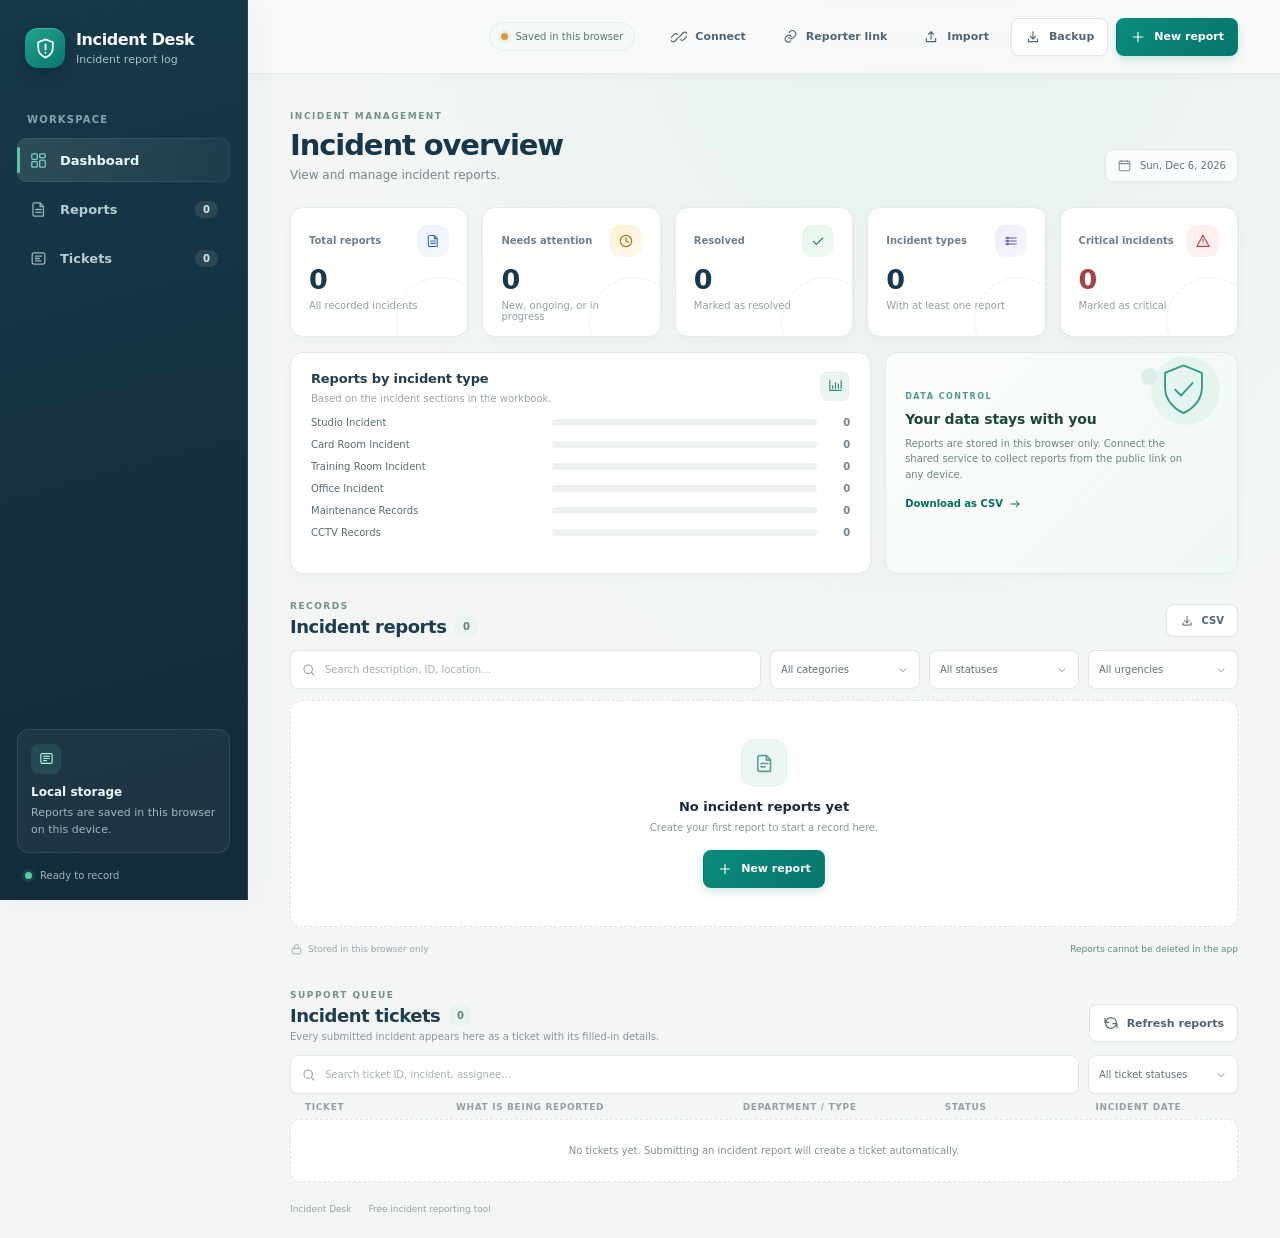
==== index.html @ 92340a3c "Add Incident Desk website Dashboard, reporter form, setup guide, and Apps Script backend source." ====
<!doctype html>
<html lang="en">
  <head>
    <meta charset="utf-8" />
    <meta name="viewport" content="width=device-width, initial-scale=1" />
    <meta name="theme-color" content="#f5f7f6" />
    <meta name="description" content="A free incident report log with an optional shared dashboard." />
    <title>Incident Desk | Incident report</title>
    <link rel="stylesheet" href="styles.css" />
    <script src="config.js"></script>
    <script src="sync.js" defer></script>
    <script src="app.js" defer></script>
  </head>
  <body>
    <div class="app-shell">
      <aside class="sidebar" aria-label="Main menu">
        <a class="brand" href="#dashboard" aria-label="Incident Desk home">
          <span class="brand-mark" aria-hidden="true">
            <svg viewBox="0 0 24 24" fill="none"><path d="M12 3.25 19 6v5.35c0 4.35-2.86 7.7-7 9.4-4.14-1.7-7-5.05-7-9.4V6l7-2.75Z" stroke="currentColor" stroke-width="1.7" stroke-linejoin="round"/><path d="M12 8v5m0 3h.01" stroke="currentColor" stroke-width="1.8" stroke-linecap="round"/></svg>
          </span>
          <span><strong>Incident Desk</strong><small>Incident report log</small></span>
        </a>

        <div class="side-label">WORKSPACE</div>
        <nav class="side-nav">
          <a class="nav-item active" href="#dashboard">
            <svg viewBox="0 0 24 24" aria-hidden="true"><rect x="3.5" y="3.5" width="7" height="7" rx="1.3"/><rect x="13.5" y="3.5" width="7" height="5" rx="1.3"/><rect x="13.5" y="11.5" width="7" height="9" rx="1.3"/><rect x="3.5" y="13.5" width="7" height="7" rx="1.3"/></svg>
            Dashboard
          </a>
          <a class="nav-item" href="#reports">
            <svg viewBox="0 0 24 24" aria-hidden="true"><path d="M7 3.75h7l4.25 4.3v12.2H7a2 2 0 0 1-2-2v-12.5a2 2 0 0 1 2-2Z"/><path d="M14 4v4.5h4.25M8.5 12h7M8.5 15.5h7"/></svg>
            Reports
            <span class="nav-count" id="navCount">0</span>
          </a>
          <a class="nav-item" href="#tickets">
            <svg viewBox="0 0 24 24" aria-hidden="true"><path d="M4 7.5A2.5 2.5 0 0 1 6.5 5h11A2.5 2.5 0 0 1 20 7.5v9a2.5 2.5 0 0 1-2.5 2.5h-11A2.5 2.5 0 0 1 4 16.5v-9Z"/><path d="M8 9h8m-8 3h5m-5 3h7"/></svg>
            Tickets
            <span class="nav-count" id="ticketNavCount">0</span>
          </a>
        </nav>

        <div class="sidebar-bottom">
          <div class="local-card" id="storageCard">
            <span class="local-icon" aria-hidden="true"><svg viewBox="0 0 24 24"><rect x="4" y="5" width="16" height="14" rx="2"/><path d="M8 9h8M8 12h8M8 15h4"/></svg></span>
            <strong>Local storage</strong>
            <p>Reports are saved in this browser on this device.</p>
          </div>
          <div class="sidebar-foot"><span class="online-dot"></span> Ready to record</div>
        </div>
      </aside>

      <main class="main-area" id="dashboard">
        <header class="topbar">
          <div class="mobile-brand">
            <span class="brand-mark" aria-hidden="true"><svg viewBox="0 0 24 24" fill="none"><path d="M12 3.25 19 6v5.35c0 4.35-2.86 7.7-7 9.4-4.14-1.7-7-5.05-7-9.4V6l7-2.75Z" stroke="currentColor" stroke-width="1.7" stroke-linejoin="round"/><path d="M12 8v5m0 3h.01" stroke="currentColor" stroke-width="1.8" stroke-linecap="round"/></svg></span>
            <strong>Incident Desk</strong>
          </div>
          <div class="topbar-note" id="connectionStatus"><span class="online-dot"></span> Saved in this browser</div>
          <div class="top-actions">
            <button class="button button-quiet" id="connectSyncButton" type="button" title="Connect this dashboard to shared reports">
              <svg viewBox="0 0 24 24" aria-hidden="true"><path d="M8.5 15.5 6 18a4 4 0 0 1-5.66-5.66l4-4A4 4 0 0 1 10 8"/><path d="m15.5 8.5 2.5-2.5a4 4 0 0 1 5.66 5.66l-4 4A4 4 0 0 1 14 16"/><path d="m8 16 8-8"/></svg><span>Connect</span>
            </button>
            <button class="button button-quiet" id="copyReportLink" type="button" title="Copy the incident reporting link">
              <svg viewBox="0 0 24 24" aria-hidden="true"><path d="M10 13a5 5 0 0 0 7.07 0l2-2A5 5 0 0 0 12 3.93l-1.15 1.15"/><path d="M14 11a5 5 0 0 0-7.07 0l-2 2A5 5 0 0 0 12 19.07l1.15-1.15"/></svg><span>Reporter link</span>
            </button>
            <button class="button button-quiet" id="importButton" type="button" title="Import a JSON backup">
              <svg viewBox="0 0 24 24" aria-hidden="true"><path d="M12 15V4m0 0L8 8m4-4 4 4M5 14v5h14v-5"/></svg><span>Import</span>
            </button>
            <button class="button button-outline" id="exportButton" type="button" title="Download a JSON backup">
              <svg viewBox="0 0 24 24" aria-hidden="true"><path d="M12 4v11m0 0 4-4m-4 4-4-4M5 15v4h14v-4"/></svg><span>Backup</span>
            </button>
            <button class="button button-primary" data-open-form type="button">
              <svg viewBox="0 0 24 24" aria-hidden="true"><path d="M12 5v14M5 12h14"/></svg><span>New report</span>
            </button>
          </div>
        </header>

        <div class="page-content">
          <section class="welcome-row" aria-labelledby="pageTitle">
            <div>
              <div class="eyebrow">INCIDENT MANAGEMENT</div>
              <h1 id="pageTitle">Incident overview</h1>
              <p class="page-subtitle">View and manage incident reports.</p>
            </div>
            <div class="today-chip"><svg viewBox="0 0 24 24" aria-hidden="true"><rect x="3.5" y="5" width="17" height="15.5" rx="2"/><path d="M7.5 3.5v3M16.5 3.5v3M3.5 9h17"/></svg><span id="todayLabel"></span></div>
          </section>

          <section class="stats-grid" aria-label="Report summary">
            <article class="stat-card">
              <div class="stat-top"><span>Total reports</span><span class="stat-icon stat-icon-blue"><svg viewBox="0 0 24 24" aria-hidden="true"><path d="M7 3.75h7l4.25 4.3v12.2H7a2 2 0 0 1-2-2v-12.5a2 2 0 0 1 2-2Z"/><path d="M14 4v4.5h4.25M8.5 12h7M8.5 15.5h7"/></svg></span></div>
              <div class="stat-value" id="totalCount">0</div><div class="stat-foot">All recorded incidents</div>
            </article>
            <article class="stat-card">
              <div class="stat-top"><span>Needs attention</span><span class="stat-icon stat-icon-amber"><svg viewBox="0 0 24 24" aria-hidden="true"><circle cx="12" cy="12" r="8.5"/><path d="M12 7v5l3.5 2"/></svg></span></div>
              <div class="stat-value" id="openCount">0</div><div class="stat-foot">New, ongoing, or in progress</div>
            </article>
            <article class="stat-card">
              <div class="stat-top"><span>Resolved</span><span class="stat-icon stat-icon-green"><svg viewBox="0 0 24 24" aria-hidden="true"><path d="m5 12.5 4.5 4.5L19 7.5"/></svg></span></div>
              <div class="stat-value" id="resolvedCount">0</div><div class="stat-foot">Marked as resolved</div>
            </article>
            <article class="stat-card">
              <div class="stat-top"><span>Incident types</span><span class="stat-icon stat-icon-violet"><svg viewBox="0 0 24 24" aria-hidden="true"><path d="M4 7.5h16M4 12h16M4 16.5h16"/><circle cx="7" cy="7.5" r="1"/><circle cx="7" cy="12" r="1"/><circle cx="7" cy="16.5" r="1"/></svg></span></div>
              <div class="stat-value" id="categoryCount">0</div><div class="stat-foot">With at least one report</div>
            </article>
            <article class="stat-card critical-stat">
              <div class="stat-top"><span>Critical incidents</span><span class="stat-icon stat-icon-red"><svg viewBox="0 0 24 24" aria-hidden="true"><path d="M12 3.5 21 20H3l9-16.5Z"/><path d="M12 9v4m0 3h.01"/></svg></span></div>
              <div class="stat-value" id="criticalCount">0</div><div class="stat-foot">Marked as critical</div>
            </article>
          </section>

          <section class="insight-grid" aria-label="Categories and storage">
            <article class="panel category-panel">
              <div class="panel-heading"><div><h2>Reports by incident type</h2><p>Based on the incident sections in the workbook.</p></div><span class="heading-icon"><svg viewBox="0 0 24 24" aria-hidden="true"><path d="M4 19V5m0 14h16M8 16v-4m4 4V8m4 8v-6m4 6V5"/></svg></span></div>
              <div class="category-bars" id="categoryBars"></div>
            </article>
            <article class="panel storage-panel">
              <div class="storage-art" aria-hidden="true"><span class="art-circle art-circle-one"></span><span class="art-circle art-circle-two"></span><svg viewBox="0 0 80 80"><path d="M40 10 62 19v17c0 14-9 25-22 31-13-6-22-17-22-31V19l22-9Z"/><path d="m30 39 7 7 14-15"/></svg></div>
              <div class="eyebrow">DATA CONTROL</div><h2>Your data stays with you</h2>
              <p id="storageDescription">Reports are stored in this browser only. Download a backup to restore or move them.</p>
              <button class="text-button" id="csvButton" type="button">Download as CSV <svg viewBox="0 0 24 24" aria-hidden="true"><path d="M5 12h14m-5-5 5 5-5 5"/></svg></button>
            </article>
          </section>

          <section class="reports-section" id="reports" aria-labelledby="reportsHeading">
            <div class="reports-heading">
              <div><div class="eyebrow">RECORDS</div><h2 id="reportsHeading">Incident reports <span class="heading-count" id="visibleCount">0</span></h2></div>
              <button class="button button-outline csv-small" id="csvButtonSmall" type="button"><svg viewBox="0 0 24 24" aria-hidden="true"><path d="M12 4v11m0 0 4-4m-4 4-4-4M5 15v4h14v-4"/></svg> CSV</button>
            </div>

            <div class="filter-bar">
              <label class="search-field"><svg viewBox="0 0 24 24" aria-hidden="true"><circle cx="10.8" cy="10.8" r="6.3"/><path d="m15.5 15.5 4 4"/></svg><span class="sr-only">Search reports</span><input id="searchInput" type="search" placeholder="Search description, ID, location…" autocomplete="off" /></label>
              <label class="select-field"><span class="sr-only">Filter by category</span><select id="categoryFilter"><option value="">All categories</option></select><svg viewBox="0 0 24 24" aria-hidden="true"><path d="m7 10 5 5 5-5"/></svg></label>
              <label class="select-field"><span class="sr-only">Filter by status</span><select id="statusFilter"><option value="">All statuses</option><option value="New">New</option><option value="Ongoing">Ongoing</option><option value="In Progress">In Progress</option><option value="Resolved">Resolved</option><option value="Closed">Closed</option></select><svg viewBox="0 0 24 24" aria-hidden="true"><path d="m7 10 5 5 5-5"/></svg></label>
              <label class="select-field"><span class="sr-only">Filter by urgency</span><select id="severityFilter"><option value="">All urgencies</option><option value="Low">Low</option><option value="Medium">Medium</option><option value="High">High</option><option value="Critical">Critical</option></select><svg viewBox="0 0 24 24" aria-hidden="true"><path d="m7 10 5 5 5-5"/></svg></label>
            </div>

            <div class="report-list" id="reportList" aria-live="polite"></div>
            <div class="data-footer"><span id="storageFooter"><svg viewBox="0 0 24 24" aria-hidden="true"><rect x="4" y="10" width="16" height="10" rx="2"/><path d="M8 10V7a4 4 0 0 1 8 0v3"/></svg> Stored in this browser only</span><span class="retention-note">Reports cannot be deleted in the app</span></div>
          </section>

          <section class="tickets-section" id="tickets" aria-labelledby="ticketsHeading">
            <div class="reports-heading ticket-section-heading">
              <div><div class="eyebrow">SUPPORT QUEUE</div><h2 id="ticketsHeading">Incident tickets <span class="heading-count" id="ticketCount">0</span></h2><p>Every submitted incident appears here as a ticket with its filled-in details.</p></div>
              <button class="button button-outline" id="refreshRemoteButton" type="button" title="Load the latest reports from shared storage"><svg viewBox="0 0 24 24" aria-hidden="true"><path d="M20 11a8 8 0 0 0-14.9-3L3 11m0-6v6h6M4 13a8 8 0 0 0 14.9 3L21 13m0 6v-6h-6"/></svg><span>Refresh reports</span></button>
            </div>
            <div class="filter-bar ticket-filter-bar">
              <label class="search-field"><svg viewBox="0 0 24 24" aria-hidden="true"><circle cx="10.8" cy="10.8" r="6.3"/><path d="m15.5 15.5 4 4"/></svg><span class="sr-only">Search tickets</span><input id="ticketSearch" type="search" placeholder="Search ticket ID, incident, assignee…" autocomplete="off" /></label>
              <label class="select-field"><span class="sr-only">Filter tickets by status</span><select id="ticketStatusFilter"><option value="">All ticket statuses</option><option value="New">New</option><option value="Ongoing">Ongoing</option><option value="In Progress">In Progress</option><option value="Resolved">Resolved</option><option value="Closed">Closed</option></select><svg viewBox="0 0 24 24" aria-hidden="true"><path d="m7 10 5 5 5-5"/></svg></label>
            </div>
            <div class="ticket-table-header" aria-hidden="true"><span>Ticket</span><span>What is being reported</span><span>Department / type</span><span>Status</span><span>Incident date</span></div>
            <div class="ticket-list" id="ticketList" aria-live="polite"></div>
          </section>
          <footer class="page-footer">Incident Desk <span>·</span> Free incident reporting tool</footer>
        </div>
      </main>
    </div>

    <dialog class="report-dialog" id="reportDialog" aria-labelledby="formTitle">
      <form id="reportForm" novalidate>
        <div class="dialog-head"><div><div class="eyebrow">INCIDENT RECORD</div><h2 id="formTitle">New report</h2><p>Enter the incident details.</p></div><button class="icon-button" id="closeDialog" type="button" aria-label="Close form"><svg viewBox="0 0 24 24" aria-hidden="true"><path d="m6 6 12 12M18 6 6 18"/></svg></button></div>
        <input id="editingId" type="hidden" />
        <div class="form-grid">
          <label class="form-field" for="category"><span>Incident type <i>*</i></span><select id="category" name="category" required></select><small>From the Book1 incident template.</small></label>
          <label class="form-field" for="department"><span>Department</span><select id="department" name="department"><option value="">Select a department</option><option value="CCTV">CCTV</option><option value="HR">HR</option><option value="ADMIN">ADMIN</option><option value="STUDIO">STUDIO</option><option value="CARD">CARD</option></select></label>
          <label class="form-field" for="incidentDate"><span>Incident date <i>*</i></span><input id="incidentDate" name="incidentDate" type="date" required /></label>
          <label class="form-field" for="status"><span>Status</span><select id="status" name="status"><option value="New">New</option><option value="Ongoing">Ongoing</option><option value="In Progress">In Progress</option><option value="Resolved">Resolved</option><option value="Closed">Closed</option></select></label>
          <label class="form-field" for="severity"><span>Urgency</span><select id="severity" name="severity"><option value="Low">Low</option><option value="Medium" selected>Medium</option><option value="High">High</option><option value="Critical">Critical</option></select></label>
          <label class="form-field" for="startTime"><span>Start time</span><input id="startTime" name="startTime" type="time" /></label>
          <label class="form-field" for="endTime"><span>End time</span><input id="endTime" name="endTime" type="time" /></label>
          <label class="form-field" for="lostTime"><span>Lost time</span><input id="lostTime" name="lostTime" type="text" maxlength="60" placeholder="e.g. 15 min, 00:15" /><small>Use the unit your team records.</small></label>
          <label class="form-field" for="location"><span id="locationLabel">Location</span><input id="location" name="location" type="text" maxlength="120" placeholder="e.g. location or table number" /></label>
          <label class="form-field" for="personId"><span id="personIdLabel">ID number</span><input id="personId" name="personId" type="text" maxlength="80" /></label>
          <label class="form-field field-full hidden" id="gameIdField" for="gameId"><span>Game ID</span><input id="gameId" name="gameId" type="text" maxlength="80" /></label>
          <label class="form-field field-full" for="description"><span id="descriptionLabel">Incident description <i>*</i></span><textarea id="description" name="description" rows="4" maxlength="3000" required placeholder="What happened? Include relevant details."></textarea></label>
          <div class="form-field field-full photo-field">
            <span>Incident photos</span>
            <div class="upload-box" id="photoDropzone">
              <span class="upload-icon" aria-hidden="true"><svg viewBox="0 0 24 24"><path d="M4 7.5A2.5 2.5 0 0 1 6.5 5h11A2.5 2.5 0 0 1 20 7.5v9a2.5 2.5 0 0 1-2.5 2.5h-11A2.5 2.5 0 0 1 4 16.5v-9Z"/><circle cx="9" cy="9" r="1.5"/><path d="m5 17 5-5 3 3 2-2 4 4"/></svg></span>
              <span class="upload-copy"><strong>Attach photos</strong><small>Choose files, drag them here, or paste an image</small></span>
              <button class="button button-outline upload-button" id="choosePhotos" type="button">Browse files</button>
              <input id="photoInput" type="file" accept="image/jpeg,image/png,image/webp" multiple hidden />
            </div>
            <small>Up to 3 photos per report. Images are resized and saved in this browser.</small>
            <div class="photo-previews" id="photoPreviews"></div>
          </div>
          <label class="form-field field-full" for="settlement"><span>Settlement / action taken</span><textarea id="settlement" name="settlement" rows="2" maxlength="1500" placeholder="Resolution, follow-up, or settlement details"></textarea></label>
          <label class="form-field field-full" for="itId"><span>IT ID</span><input id="itId" name="itId" type="text" maxlength="80" placeholder="Optional" /></label>
        </div>
        <div class="form-error" id="formError" role="alert" hidden></div>
        <div class="dialog-actions"><button class="button button-quiet" id="cancelForm" type="button">Cancel</button><button class="button button-primary" type="submit"><svg viewBox="0 0 24 24" aria-hidden="true"><path d="m5 12.5 4.5 4.5L19 7.5"/></svg><span>Save report</span></button></div>
      </form>
    </dialog>
    <dialog class="photo-dialog" id="photoViewer" aria-label="Incident photo preview">
      <div class="photo-dialog-inner"><button class="icon-button" id="closePhotoViewer" type="button" aria-label="Close photo"><svg viewBox="0 0 24 24" aria-hidden="true"><path d="m6 6 12 12M18 6 6 18"/></svg></button><img id="photoViewerImage" alt="Incident photo" /></div>
    </dialog>
    <dialog class="ticket-dialog" id="ticketDialog" aria-labelledby="ticketDialogTitle">
      <div class="ticket-dialog-content">
        <header class="dialog-head ticket-dialog-head"><div><div class="eyebrow">INCIDENT TICKET</div><h2 id="ticketDialogTitle">Ticket details</h2><p id="ticketDialogSubtitle"></p></div><button class="icon-button" id="closeTicketDialog" type="button" aria-label="Close ticket"><svg viewBox="0 0 24 24" aria-hidden="true"><path d="m6 6 12 12M18 6 6 18"/></svg></button></header>
        <div class="ticket-detail-grid" id="ticketDetails"></div>
        <div class="ticket-photo-gallery" id="ticketPhotoGallery"></div>
        <div class="ticket-edit-grid">
          <label class="form-field" for="ticketDetailStatus"><span>Ticket status</span><select id="ticketDetailStatus"><option value="New">New</option><option value="Ongoing">Ongoing</option><option value="In Progress">In Progress</option><option value="Resolved">Resolved</option><option value="Closed">Closed</option></select></label>
          <label class="form-field" for="ticketAssignee"><span>Assigned to</span><input id="ticketAssignee" type="text" maxlength="100" placeholder="Add an owner" /></label>
          <label class="form-field field-full" for="ticketNotes"><span>Ticket notes / updates</span><textarea id="ticketNotes" rows="3" maxlength="2000" placeholder="Add follow-up notes or work updates"></textarea></label>
        </div>
        <div class="ticket-dialog-actions"><button class="button button-quiet" id="editSourceIncident" type="button">Edit incident details</button><button class="button button-primary" id="saveTicket" type="button">Save ticket updates</button></div>
      </div>
    </dialog>
    <input id="importFile" type="file" accept="application/json,.json" hidden />
    <div class="toast" id="toast" role="status" aria-live="polite"></div>
  </body>
</html>
---- styles.css ----
:root {
  color-scheme: light;
  --ink: #172a3b;
  --muted: #71808c;
  --faint: #9ba7af;
  --line: #e7ecee;
  --paper: #ffffff;
  --canvas: #f5f7f6;
  --teal: #087e75;
  --teal-dark: #066c65;
  --teal-soft: #e7f5f2;
  --navy: #18354a;
  --amber: #b7791f;
  --rose: #b94953;
  --green: #23815b;
  --violet: #6e5db2;
  font-family: 'Segoe UI Variable', 'Segoe UI', system-ui, sans-serif;
  font-synthesis: none;
  text-rendering: optimizeLegibility;
}

* { box-sizing: border-box; }
body { margin: 0; min-width: 320px; color: var(--ink); background: var(--canvas); }
button, input, select, textarea { font: inherit; }
button { cursor: pointer; }
svg { width: 20px; height: 20px; fill: none; stroke: currentColor; stroke-width: 1.7; stroke-linecap: round; stroke-linejoin: round; }
.app-shell { min-height: 100vh; }
.sidebar { position: fixed; inset: 0 auto 0 0; z-index: 3; width: 248px; padding: 28px 17px 18px; display: flex; flex-direction: column; background: #fff; border-right: 1px solid var(--line); }
.brand { display: flex; align-items: center; gap: 11px; color: var(--ink); text-decoration: none; padding: 0 8px; }
.brand-mark { display: inline-grid; place-items: center; flex: 0 0 auto; width: 40px; height: 40px; border-radius: 13px; color: #fff; background: var(--teal); box-shadow: 0 6px 12px #087e7524; }
.brand-mark svg { width: 25px; height: 25px; }
.brand strong { display: block; font: 800 16px/1.2 'Segoe UI Variable', 'Segoe UI', system-ui, sans-serif; letter-spacing: -.4px; }
.brand small { display: block; margin-top: 4px; color: var(--muted); font-size: 11px; }
.side-label { margin: 46px 10px 13px; color: #a0abb1; font-size: 10px; font-weight: 700; letter-spacing: 1.2px; }
.side-nav { display: grid; gap: 5px; }
.nav-item { min-height: 44px; display: flex; align-items: center; gap: 12px; padding: 0 12px; border-radius: 9px; color: #60717f; text-decoration: none; font-size: 13px; font-weight: 600; }
.nav-item svg { width: 19px; height: 19px; color: #87959d; stroke-width: 1.6; }
.nav-item.active { color: var(--teal-dark); background: #e9f5f2; }
.nav-item.active svg { color: var(--teal); }
.nav-count { margin-left: auto; min-width: 23px; padding: 3px 6px; border-radius: 8px; color: #708089; background: #f0f3f3; text-align: center; font-size: 10px; }
.sidebar-bottom { margin-top: auto; }
.local-card { padding: 14px 13px; border: 1px solid #e6efed; border-radius: 12px; background: #f7fbfa; }
.local-icon { display: grid; place-items: center; width: 30px; height: 30px; margin-bottom: 11px; color: var(--teal); background: var(--teal-soft); border-radius: 8px; }
.local-icon svg { width: 17px; height: 17px; }
.local-card strong { display: block; font-size: 12px; }
.local-card p { margin: 5px 0 0; color: var(--muted); font-size: 11px; line-height: 1.55; }
.sidebar-foot { display: flex; align-items: center; gap: 8px; margin: 17px 8px 1px; color: #8a979e; font-size: 10px; }
.online-dot { display: inline-block; width: 7px; height: 7px; border-radius: 50%; background: #4bb982; box-shadow: 0 0 0 3px #4bb9821a; }
.main-area { min-height: 100vh; margin-left: 248px; }
.topbar { height: 74px; display: flex; align-items: center; justify-content: flex-end; gap: 22px; padding: 0 42px; border-bottom: 1px solid var(--line); background: #ffffffd9; }
.mobile-brand { display: none; }
.topbar-note { display: flex; align-items: center; gap: 8px; color: var(--muted); font-size: 11px; }
.top-actions { display: flex; align-items: center; gap: 8px; }
.button { min-height: 38px; display: inline-flex; align-items: center; justify-content: center; gap: 8px; padding: 0 13px; border: 1px solid transparent; border-radius: 8px; font-size: 11px; font-weight: 700; transition: background .16s ease, border-color .16s ease, transform .16s ease; }
.button svg { width: 16px; height: 16px; }
.button:active { transform: translateY(1px); }
.button-primary { color: #fff; background: var(--teal); box-shadow: 0 3px 8px #087e7522; }
.button-primary:hover { background: var(--teal-dark); }
.button-outline { color: #526574; border-color: #dfe6e8; background: #fff; }
.button-outline:hover, .button-quiet:hover { border-color: #c8d3d6; background: #f8faf9; }
.button-quiet { color: #526574; border-color: transparent; background: transparent; }
.page-content { max-width: 1480px; margin: 0 auto; padding: 35px 42px 24px; }
.welcome-row { display: flex; justify-content: space-between; align-items: flex-end; gap: 20px; margin-bottom: 25px; }
.eyebrow { color: #85949c; font-size: 9px; font-weight: 700; letter-spacing: 1.5px; }
h1, h2, p { margin-top: 0; }
h1 { margin: 7px 0 5px; font: 800 27px/1.2 'Segoe UI Variable', 'Segoe UI', system-ui, sans-serif; letter-spacing: -.9px; }
.page-subtitle { margin: 0; color: var(--muted); font-size: 12px; }
.today-chip { display: flex; align-items: center; gap: 8px; padding: 8px 11px; color: #5f707b; border: 1px solid var(--line); border-radius: 8px; background: #fff; font-size: 10px; }
.today-chip svg { width: 15px; height: 15px; color: #809098; }
.stats-grid { display: grid; grid-template-columns: repeat(5, minmax(0, 1fr)); gap: 13px; margin-bottom: 15px; }
.stat-card { min-height: 120px; padding: 15px 17px 13px; border: 1px solid var(--line); border-radius: 11px; background: var(--paper); box-shadow: 0 2px 6px #20394c04; }
.stat-top { display: flex; align-items: center; justify-content: space-between; gap: 8px; color: var(--muted); font-size: 10px; font-weight: 600; }
.stat-icon { display: grid; place-items: center; width: 29px; height: 29px; border-radius: 8px; }
.stat-icon svg { width: 16px; height: 16px; }
.stat-icon-blue { color: #3a6aa0; background: #edf4fc; }
.stat-icon-amber { color: var(--amber); background: #fff5e5; }
.stat-icon-green { color: var(--green); background: #eaf7ef; }
.stat-icon-violet { color: var(--violet); background: #f2effc; }
.stat-icon-red { color: #b4444c; background: #fff0ef; }
.critical-stat { border-color: #f0e2df; }
.critical-stat .stat-value { color: #a54149; }
.stat-value { margin-top: 9px; color: #1e3447; font: 800 25px/1 'Segoe UI Variable', 'Segoe UI', system-ui, sans-serif; letter-spacing: -.7px; }
.stat-foot { margin-top: 7px; color: #9aa5aa; font-size: 10px; }
.insight-grid { display: grid; grid-template-columns: minmax(0, 1.4fr) minmax(250px, .85fr); gap: 14px; margin-bottom: 27px; }
.panel { min-width: 0; border: 1px solid var(--line); border-radius: 11px; background: #fff; }
.category-panel { padding: 17px 19px 15px; }
.panel-heading { display: flex; align-items: flex-start; justify-content: space-between; gap: 12px; margin-bottom: 13px; }
.panel-heading h2, .storage-panel h2 { margin: 0; font: 700 13px/1.3 'Segoe UI Variable', 'Segoe UI', system-ui, sans-serif; letter-spacing: -.15px; }
.panel-heading p { margin: 5px 0 0; color: #99a4aa; font-size: 10px; }
.heading-icon { display: grid; place-items: center; width: 30px; height: 30px; color: #648078; border-radius: 8px; background: #eff6f3; }
.heading-icon svg { width: 17px; height: 17px; }
.category-bars { display: grid; gap: 9px; }
.bar-row { display: grid; grid-template-columns: minmax(110px, 1fr) minmax(60px, 1.15fr) 23px; align-items: center; gap: 10px; cursor: pointer; }
.bar-name { overflow: hidden; color: #586b78; font-size: 10px; text-overflow: ellipsis; white-space: nowrap; }
.bar-track { height: 6px; overflow: hidden; border-radius: 9px; background: #eef1f1; }
.bar-fill { height: 100%; min-width: 0; border-radius: inherit; background: linear-gradient(90deg, #2ca692, #77c6aa); transition: width .2s ease; }
.bar-count { color: #75848d; text-align: right; font-size: 10px; font-weight: 700; }
.bar-row:hover .bar-name { color: var(--teal-dark); }
.storage-panel { position: relative; min-height: 222px; overflow: hidden; padding: 18px 19px; background: #f9fbfa; }
.storage-art { position: absolute; top: -2px; right: 9px; width: 93px; height: 85px; opacity: .9; }
.storage-art svg { position: absolute; top: 6px; right: 11px; width: 67px; height: 67px; stroke: #208c7c; stroke-width: 2.2; }
.art-circle { position: absolute; display: block; border-radius: 50%; }
.art-circle-one { width: 69px; height: 69px; top: 5px; right: 8px; background: #e5f3ee; }
.art-circle-two { width: 17px; height: 17px; top: 17px; right: 70px; background: #d8eee7; }
.storage-panel .eyebrow { margin-top: 21px; margin-bottom: 9px; color: #4d9b8e; font-size: 8px; }
.storage-panel h2 { max-width: 210px; font-size: 14px; }
.storage-panel p { max-width: 285px; margin: 8px 0 10px; color: #76868d; font-size: 10px; line-height: 1.55; }
.text-button { display: inline-flex; align-items: center; gap: 5px; padding: 0; border: 0; color: var(--teal-dark); background: transparent; font-size: 10px; font-weight: 700; }
.text-button svg { width: 14px; height: 14px; transition: transform .15s; }
.text-button:hover svg { transform: translateX(3px); }
.reports-section { scroll-margin-top: 20px; }
.reports-heading { display: flex; align-items: flex-end; justify-content: space-between; gap: 15px; margin-bottom: 13px; }
.reports-heading h2 { display: flex; align-items: center; gap: 9px; margin: 5px 0 0; font: 800 17px/1.2 'Segoe UI Variable', 'Segoe UI', system-ui, sans-serif; letter-spacing: -.45px; }
.heading-count { display: inline-grid; place-items: center; min-width: 22px; height: 21px; padding: 0 6px; color: #698078; border-radius: 7px; background: #e9f3f0; font: 700 10px 'Segoe UI Variable', 'Segoe UI', system-ui, sans-serif; letter-spacing: 0; }
.csv-small { min-height: 33px; font-size: 10px; }
.csv-small svg { width: 14px; height: 14px; }
.filter-bar { display: flex; gap: 9px; margin-bottom: 11px; }
.search-field, .select-field { position: relative; min-height: 39px; display: flex; align-items: center; border: 1px solid #e2e8e9; border-radius: 8px; background: #fff; }
.search-field { flex: 1; min-width: 150px; padding: 0 10px; }
.search-field svg { width: 16px; height: 16px; flex: 0 0 auto; color: #98a4aa; }
.search-field input { width: 100%; height: 37px; padding: 0 8px; border: 0; outline: 0; color: var(--ink); background: transparent; font-size: 10px; }
.search-field input::placeholder { color: #a5afb3; }
.select-field { min-width: 150px; padding: 0 10px; }
.select-field select { width: 100%; height: 37px; appearance: none; border: 0; outline: 0; color: #63737e; background: transparent; font-size: 10px; cursor: pointer; }
.select-field svg { width: 14px; height: 14px; position: absolute; right: 9px; color: #84939a; pointer-events: none; }
.search-field:focus-within, .select-field:focus-within { border-color: #69afa5; box-shadow: 0 0 0 3px #17897a12; }
.report-list { display: grid; gap: 9px; }
.report-card { display: grid; grid-template-columns: minmax(0, 1fr) auto; gap: 12px 18px; padding: 15px 17px 13px; border: 1px solid var(--line); border-radius: 10px; background: #fff; transition: border-color .15s, box-shadow .15s; }
.report-card:hover { border-color: #d6e4e1; box-shadow: 0 4px 12px #1b384b08; }
.report-main { min-width: 0; }
.report-topline { display: flex; flex-wrap: wrap; align-items: center; gap: 7px; margin-bottom: 7px; }
.category-badge { display: inline-flex; align-items: center; padding: 4px 8px; border-radius: 6px; color: #3f6d66; background: #edf6f3; font-size: 9px; font-weight: 700; }
.department-badge { display: inline-flex; align-items: center; padding: 4px 8px; border-radius: 6px; color: #526a7e; background: #edf2f8; font-size: 9px; font-weight: 700; }
.status-badge { display: inline-flex; align-items: center; gap: 5px; padding: 4px 8px; border-radius: 6px; font-size: 9px; font-weight: 700; }
.status-badge::before { width: 5px; height: 5px; border-radius: 50%; background: currentColor; content: ''; }
.status-new { color: #ad751d; background: #fff5e4; }
.status-progress { color: #4274a3; background: #edf4fb; }
.status-ongoing { color: #08766c; background: #e7f5f1; }
.status-resolved { color: #25815c; background: #eaf6ef; }
.severity-badge { display: inline-flex; align-items: center; gap: 5px; padding: 4px 8px; border-radius: 6px; font-size: 9px; font-weight: 700; }
.severity-low { color: #557769; background: #eef6f1; }
.severity-medium { color: #657185; background: #f0f2f6; }
.severity-high { color: #a36c1d; background: #fff5e4; }
.severity-critical { color: #a43640; background: #ffeded; box-shadow: inset 0 0 0 1px #f8d6d8; }
.report-card h3 { overflow: hidden; margin: 0; color: #263d4d; font: 700 12px/1.45 'Segoe UI Variable', 'Segoe UI', system-ui, sans-serif; text-overflow: ellipsis; }
.report-meta { display: flex; flex-wrap: wrap; gap: 7px 15px; margin-top: 9px; color: #8a989f; font-size: 9px; }
.report-meta span { display: inline-flex; align-items: center; gap: 5px; }
.report-meta svg { width: 13px; height: 13px; color: #9ba8ad; }
.report-side { display: flex; flex-direction: column; align-items: flex-end; justify-content: space-between; gap: 12px; min-width: 116px; }
.report-date { color: #83919a; font-size: 9px; white-space: nowrap; }
.report-actions { display: flex; gap: 4px; }
.small-action { display: inline-grid; place-items: center; width: 28px; height: 27px; padding: 0; border: 1px solid transparent; border-radius: 6px; color: #829098; background: transparent; }
.small-action:hover { color: var(--teal-dark); border-color: #dce8e5; background: #f3f8f6; }
.small-action svg { width: 14px; height: 14px; }
.empty-state { display: grid; justify-items: center; padding: 38px 20px; border: 1px dashed #dce5e5; border-radius: 10px; background: #fff; text-align: center; }
.empty-icon { display: grid; place-items: center; width: 48px; height: 48px; margin-bottom: 12px; color: #5d9d91; border-radius: 15px; background: #eaf6f2; }
.empty-icon svg { width: 23px; height: 23px; }
.empty-state h3 { margin: 0 0 6px; font: 700 13px 'Segoe UI Variable', 'Segoe UI', system-ui, sans-serif; }
.empty-state p { max-width: 340px; margin: 0 0 14px; color: #88969c; font-size: 10px; line-height: 1.55; }
.data-footer { display: flex; justify-content: space-between; align-items: center; gap: 10px; margin-top: 11px; color: #99a4a9; font-size: 9px; }
.data-footer span { display: inline-flex; align-items: center; gap: 5px; }
.data-footer svg { width: 13px; height: 13px; }
.page-footer { display: flex; align-items: center; gap: 7px; margin-top: 22px; color: #a5afb3; font-size: 9px; }
.page-footer span { color: #c6cece; }
.report-dialog { width: min(640px, calc(100% - 28px)); max-height: min(90vh, 850px); padding: 0; overflow: auto; border: 1px solid #dfe7e6; border-radius: 15px; color: var(--ink); background: #fff; box-shadow: 0 22px 75px #142b3b38; }
.report-dialog::backdrop { background: #1c3040a6; backdrop-filter: blur(3px); }
.report-dialog form { padding: 23px 25px 20px; }
.dialog-head { display: flex; justify-content: space-between; gap: 16px; margin-bottom: 19px; }
.dialog-head h2 { margin: 6px 0 4px; font: 800 19px 'Segoe UI Variable', 'Segoe UI', system-ui, sans-serif; letter-spacing: -.55px; }
.dialog-head p { margin: 0; color: var(--muted); font-size: 11px; }
.icon-button { display: grid; place-items: center; flex: 0 0 auto; width: 33px; height: 33px; border: 1px solid #e6ebec; border-radius: 8px; color: #839097; background: #fff; }
.icon-button:hover { background: #f6f8f8; }
.icon-button svg { width: 16px; height: 16px; }
.form-grid { display: grid; grid-template-columns: 1fr 1fr; gap: 13px 12px; }
.form-field { display: flex; min-width: 0; flex-direction: column; gap: 6px; color: #516572; font-size: 10px; font-weight: 700; }
.form-field > span { display: flex; align-items: center; gap: 4px; }
.form-field i { color: #c34d55; font-size: 11px; font-style: normal; }
.form-field input, .form-field select, .form-field textarea { width: 100%; min-height: 38px; padding: 9px 10px; border: 1px solid #dfe7e8; border-radius: 7px; outline: 0; color: #243a4a; background: #fff; font-size: 11px; font-weight: 400; }
.form-field textarea { min-height: 70px; resize: vertical; line-height: 1.5; }
.form-field input:focus, .form-field select:focus, .form-field textarea:focus { border-color: #65aa9f; box-shadow: 0 0 0 3px #19887912; }
.form-field input::placeholder, .form-field textarea::placeholder { color: #aab3b7; }
.form-field small { margin-top: -2px; color: #97a3a8; font-size: 9px; font-weight: 400; }
.field-full { grid-column: 1 / -1; }
.hidden { display: none !important; }
.form-error { margin-top: 12px; padding: 9px 11px; border-radius: 7px; color: #a33740; background: #fff0f0; font-size: 10px; }
.dialog-actions { display: flex; justify-content: flex-end; gap: 8px; margin-top: 18px; padding-top: 15px; border-top: 1px solid #edf0f0; }
.toast { position: fixed; right: 22px; bottom: 20px; z-index: 10; max-width: min(400px, calc(100vw - 40px)); padding: 11px 15px; border: 1px solid #d6e6e1; border-radius: 9px; color: #285a4f; background: #fff; box-shadow: 0 8px 26px #18354a20; font-size: 11px; opacity: 0; pointer-events: none; transform: translateY(8px); transition: .2s ease; }
.toast.visible { opacity: 1; transform: translateY(0); }
.sr-only { position: absolute; width: 1px; height: 1px; padding: 0; margin: -1px; overflow: hidden; clip: rect(0,0,0,0); white-space: nowrap; border: 0; }

/* Visual polish */
body { background: radial-gradient(ellipse at 72% -12%, #e5f1ed 0, transparent 37rem), #f3f6f5; }
.sidebar { color: #eef6f3; background: linear-gradient(165deg, #17394a 0%, #142f40 55%, #132b3a 100%); border-right-color: #254657; box-shadow: 7px 0 28px #1530430a; }
.brand { color: #f6fbf8; }
.brand-mark { color: #fff; background: linear-gradient(145deg, #22a38e, #08766f); box-shadow: 0 7px 16px #031c2a55, inset 0 1px #ffffff35; }
.brand small { color: #aac0c8; }
.side-label { color: #87a2ad; }
.nav-item { color: #b8cbd0; }
.nav-item svg { color: #9bb4bc; }
.nav-item:hover { color: #fff; background: #ffffff0d; }
.nav-item.active { position: relative; color: #edfffa; background: linear-gradient(90deg, #ffffff1c, #ffffff0a); box-shadow: inset 0 0 0 1px #ffffff10; }
.nav-item.active::before { position: absolute; top: 9px; bottom: 9px; left: 0; width: 3px; border-radius: 4px; background: #59c5a7; content: ''; }
.nav-item.active svg { color: #76d5b8; }
.nav-count { color: #d8e8e6; background: #ffffff18; }
.local-card { border-color: #ffffff1a; background: #ffffff0b; }
.local-icon { color: #a8eed9; background: #65cfaa21; }
.local-card strong { color: #edf7f3; }
.local-card p, .sidebar-foot { color: #a0b6bd; }
.online-dot { background: #58d09c; box-shadow: 0 0 0 3px #58d09c22; }
.main-area { background: transparent; }
.topbar { position: sticky; top: 0; z-index: 2; backdrop-filter: blur(16px); background: #f8faf9ed; box-shadow: 0 2px 14px #1c344607; }
.topbar-note { padding: 8px 11px; border: 1px solid #e4eeea; border-radius: 20px; color: #56766c; background: #f4faf7; font-size: 10px; }
.page-content { padding-top: 37px; }
.eyebrow { color: #72918a; }
h1 { color: #173649; font-family: 'Segoe UI Variable', 'Segoe UI', system-ui, sans-serif; font-size: 29px; letter-spacing: -1.1px; }
.page-subtitle { color: #75858c; }
.today-chip { border-color: #e1e9e6; color: #5e7278; background: #ffffffc7; box-shadow: 0 2px 5px #1f3a4b06; }
.stats-grid { gap: 14px; }
.stat-card { position: relative; overflow: hidden; min-height: 126px; padding: 17px 18px 14px; border-color: #e4eae8; border-radius: 13px; box-shadow: 0 4px 14px #18394b08; transition: transform .18s ease, box-shadow .18s ease, border-color .18s ease; }
.stat-card::after { position: absolute; right: -19px; bottom: -31px; width: 88px; height: 88px; border: 1px solid #eff3f1; border-radius: 50%; content: ''; }
.stat-card:hover { transform: translateY(-2px); border-color: #d9e7e2; box-shadow: 0 9px 22px #18394b0d; }
.stat-icon { position: relative; z-index: 1; width: 32px; height: 32px; border-radius: 10px; }
.stat-icon-blue { color: #376c9e; background: linear-gradient(145deg, #eaf3fc, #f5f9fd); }
.stat-icon-amber { color: #ad741c; background: linear-gradient(145deg, #fff1d5, #fff8ed); }
.stat-icon-green { color: #21805a; background: linear-gradient(145deg, #e4f5e9, #f3faf5); }
.stat-icon-violet { color: #6a5aaa; background: linear-gradient(145deg, #eeebfb, #f8f7fd); }
.stat-value { color: #18394d; font-family: 'Segoe UI Variable', 'Segoe UI', system-ui, sans-serif; font-size: 27px; }
.stat-foot { color: #91a0a4; }
.panel { border-color: #e3eae7; border-radius: 13px; box-shadow: 0 4px 14px #18394b07; }
.category-panel { padding: 18px 20px 17px; }
.panel-heading h2, .storage-panel h2 { color: #213e4e; font-family: 'Segoe UI Variable', 'Segoe UI', system-ui, sans-serif; }
.heading-icon { color: #3b8778; background: #eaf5f1; }
.category-bars { gap: 11px; }
.bar-track { height: 7px; background: #edf2f0; }
.bar-fill { background: linear-gradient(90deg, #168b79, #79c8a6); }
.storage-panel { border-color: #dcebe5; background: linear-gradient(135deg, #fbfdfb 5%, #f0f8f4 100%); }
.storage-panel h2 { color: #204638; }
.storage-panel p { color: #71857e; }
.reports-heading h2 { color: #1d3c4e; font-family: 'Segoe UI Variable', 'Segoe UI', system-ui, sans-serif; font-size: 18px; }
.search-field, .select-field { border-color: #e0e8e6; box-shadow: 0 2px 5px #18394b04; }
.search-field:focus-within, .select-field:focus-within { border-color: #69afa5; box-shadow: 0 0 0 3px #17897a12; }
.report-card { border-color: #e3eae8; border-radius: 11px; box-shadow: 0 2px 7px #18394b04; }
.report-card:hover { border-color: #cfe2db; box-shadow: 0 7px 19px #18394b0b; }
.report-card h3 { color: #213d4d; font-family: 'Segoe UI Variable', 'Segoe UI', system-ui, sans-serif; }
.category-badge { color: #32756a; background: #eaf5f1; }
.report-dialog { border-color: #d9e4e1; border-radius: 17px; }
.dialog-head h2 { color: #18394d; font-family: 'Segoe UI Variable', 'Segoe UI', system-ui, sans-serif; }
.form-field input, .form-field select, .form-field textarea { border-color: #dce6e4; }
.form-field input:focus, .form-field select:focus, .form-field textarea:focus { border-color: #65aa9f; box-shadow: 0 0 0 3px #19887912; }
.button { transition: background .16s ease, border-color .16s ease, transform .16s ease, box-shadow .16s ease; }
.button-primary { background: linear-gradient(135deg, #0b8c7c, #08746b); box-shadow: 0 4px 10px #087e752c; }
.button-primary:hover { background: linear-gradient(135deg, #0a8173, #05655f); box-shadow: 0 6px 14px #087e7533; }
.button-outline { border-color: #dce6e3; box-shadow: 0 2px 5px #18394b05; }
.button-outline:hover { border-color: #bdd7ce; background: #f7fbf9; }
.empty-state { border-color: #dce7e3; border-radius: 12px; background: #fff; }
.data-footer { padding-top: 5px; }
.page-footer { color: #94a2a3; }
button:focus-visible, a:focus-visible, [role="button"]:focus-visible, input:focus-visible, select:focus-visible, textarea:focus-visible { outline: 3px solid #43a89870; outline-offset: 2px; }

.upload-box { display: flex; align-items: center; gap: 11px; min-height: 72px; padding: 11px 12px; border: 1px dashed #c9ddd6; border-radius: 9px; background: linear-gradient(110deg, #f7fbf9, #fcfefd); transition: border-color .15s, background .15s; }
.upload-box.drag-active { border-color: #168b79; background: #edf8f3; }
.upload-icon { display: grid; place-items: center; flex: 0 0 auto; width: 36px; height: 36px; color: #348c7c; border-radius: 10px; background: #e6f3ee; }
.upload-icon svg { width: 19px; height: 19px; }
.upload-copy { display: grid; gap: 4px; min-width: 0; color: #435c67; }
.upload-copy strong { font-size: 10px; }
.upload-copy small { color: #8a9a9d; font-size: 9px; font-weight: 400; }
.upload-button { margin-left: auto; min-height: 32px; white-space: nowrap; font-size: 9px; }
.photo-field > small { margin-top: -1px; color: #94a1a4; font-size: 9px; font-weight: 400; }
.photo-previews { display: flex; flex-wrap: wrap; gap: 8px; }
.photo-preview { position: relative; width: 66px; height: 66px; overflow: hidden; border: 1px solid #dde7e3; border-radius: 8px; background: #f2f6f4; }
.photo-preview img { display: block; width: 100%; height: 100%; object-fit: cover; }
.photo-remove { position: absolute; top: 3px; right: 3px; display: grid; place-items: center; width: 20px; height: 20px; padding: 0; border: 1px solid #ffffffa8; border-radius: 50%; color: #fff; background: #17394acc; }
.photo-remove:hover { background: #a63d47; }
.photo-remove svg { width: 12px; height: 12px; }
.report-thumbnails { display: flex; gap: 5px; margin-top: 9px; }
.report-photo-thumb { width: 39px; height: 39px; overflow: hidden; padding: 0; border: 1px solid #dfe8e5; border-radius: 7px; background: #f1f5f3; }
.report-photo-thumb img { display: block; width: 100%; height: 100%; object-fit: cover; }
.report-photo-thumb:hover { border-color: #76b7a6; }
.photo-dialog { width: fit-content; max-width: calc(100% - 24px); max-height: calc(100% - 24px); padding: 0; overflow: visible; border: 0; border-radius: 12px; background: transparent; }
.photo-dialog::backdrop { background: #102330d9; backdrop-filter: blur(4px); }
.photo-dialog-inner { position: relative; display: grid; place-items: center; }
.photo-dialog-inner .icon-button { position: absolute; top: 10px; right: 10px; z-index: 1; border-color: #ffffff70; color: #fff; background: #10233090; }
.photo-dialog-inner img { display: block; max-width: min(92vw, 1200px); max-height: 88vh; border-radius: 12px; object-fit: contain; box-shadow: 0 24px 70px #0005; }
.retention-note { color: #648a7d; }
.tickets-section { scroll-margin-top: 95px; margin-top: 34px; }
.ticket-section-heading { margin-bottom: 13px; }
.ticket-section-heading h2 { margin-bottom: 5px; }
.ticket-section-heading p { margin: 0; color: #87969c; font-size: 10px; }
.ticket-filter-bar { margin-bottom: 8px; }
.ticket-table-header, .ticket-row { display: grid; grid-template-columns: minmax(125px, .8fr) minmax(190px, 1.6fr) minmax(145px, 1.1fr) minmax(105px, .8fr) minmax(104px, .75fr); align-items: center; gap: 15px; }
.ticket-table-header { padding: 0 15px 7px; color: #93a0a5; font-size: 9px; font-weight: 700; text-transform: uppercase; letter-spacing: .65px; }
.ticket-list { display: grid; gap: 7px; }
.ticket-row { width: 100%; min-height: 66px; padding: 11px 15px; border: 1px solid #e3eae8; border-radius: 10px; color: #526672; background: #fff; text-align: left; box-shadow: 0 2px 7px #18394b04; transition: border-color .15s, box-shadow .15s, transform .15s; }
.ticket-row:hover { transform: translateY(-1px); border-color: #cfe2db; box-shadow: 0 6px 17px #18394b0a; }
.ticket-number { color: #167b6e; font-size: 10px; font-weight: 800; white-space: nowrap; }
.ticket-incident { overflow: hidden; color: #253f4f; font-size: 10px; font-weight: 700; text-overflow: ellipsis; white-space: nowrap; }
.ticket-category { overflow: hidden; color: #71848b; font-size: 9px; text-overflow: ellipsis; white-space: nowrap; }
.ticket-row .status-badge { justify-self: start; }
.ticket-created { color: #87969c; font-size: 9px; white-space: nowrap; }
.ticket-row.ticket-critical { border-left: 3px solid #c35660; }
.ticket-empty { padding: 25px 18px; border: 1px dashed #dce5e3; border-radius: 10px; color: #839198; background: #fff; text-align: center; font-size: 10px; }
.ticket-dialog { width: min(760px, calc(100% - 28px)); max-height: min(90vh, 900px); padding: 0; overflow: auto; border: 1px solid #dce6e3; border-radius: 16px; color: var(--ink); background: #fff; box-shadow: 0 22px 75px #142b3b38; }
.ticket-dialog::backdrop { background: #1c3040a6; backdrop-filter: blur(3px); }
.ticket-dialog-content { padding: 23px 25px 20px; }
.ticket-dialog-head { margin-bottom: 17px; }
.ticket-dialog-head h2 { margin: 6px 0 4px; color: #18394d; font: 800 19px 'Segoe UI Variable', 'Segoe UI', system-ui, sans-serif; }
.ticket-dialog-head p { margin: 0; color: #839198; font-size: 10px; }
.ticket-detail-grid { display: grid; grid-template-columns: 1fr 1fr; gap: 9px; margin-bottom: 14px; }
.ticket-detail { min-width: 0; padding: 10px 11px; border: 1px solid #e8eeec; border-radius: 8px; background: #fbfcfc; }
.ticket-detail.full { grid-column: 1 / -1; }
.ticket-detail-label { display: block; margin-bottom: 5px; color: #91a0a3; font-size: 8px; font-weight: 700; letter-spacing: .6px; text-transform: uppercase; }
.ticket-detail-value { margin: 0; color: #304a58; font-size: 10px; line-height: 1.5; white-space: pre-wrap; overflow-wrap: anywhere; }
.ticket-photo-gallery { display: flex; flex-wrap: wrap; gap: 7px; margin: 4px 0 14px; }
.ticket-edit-grid { display: grid; grid-template-columns: 1fr 1fr; gap: 12px; padding-top: 13px; border-top: 1px solid #edf0f0; }
.ticket-dialog-actions { display: flex; justify-content: flex-end; gap: 8px; margin-top: 15px; }
@media (max-width: 760px) {
  .upload-box { flex-wrap: wrap; }
  .upload-button { margin-left: 47px; }
  .ticket-table-header { display: none; }
  .ticket-row { grid-template-columns: 1fr auto; gap: 7px 12px; padding: 12px; }
  .ticket-number { grid-column: 1; }
  .ticket-created { grid-column: 2; grid-row: 1; text-align: right; }
  .ticket-incident { grid-column: 1 / -1; grid-row: 2; }
  .ticket-category { grid-column: 1; grid-row: 3; }
  .ticket-row .status-badge { grid-column: 2; grid-row: 3; }
  .ticket-dialog-content { padding: 19px 16px 15px; }
}
@media (max-width: 460px) {
  .ticket-detail-grid, .ticket-edit-grid { grid-template-columns: 1fr; }
  .ticket-detail.full, .ticket-edit-grid .field-full { grid-column: auto; }
  .ticket-dialog-actions { flex-wrap: wrap; }
  .ticket-dialog-actions .button { flex: 1; }
}

[hidden] { display: none !important; }
.sync-spin { animation: sync-rotate 1s linear infinite; transform-origin: center; }
.offline-dot { background: #d69a46; box-shadow: 0 0 0 3px #d69a4622; }
@keyframes sync-rotate { to { transform: rotate(360deg); } }
.public-report-page { min-height: 100vh; background: radial-gradient(ellipse at 50% -15%, #dcefe7 0, transparent 40rem), #f3f6f5; }
.public-header { max-width: 1040px; min-height: 74px; display: flex; align-items: center; justify-content: space-between; gap: 15px; margin: 0 auto; padding: 0 28px; border-bottom: 1px solid #e2e9e6; }
.public-header .brand { color: #183549; }
.public-header .brand small { color: #7f9094; }
.public-header-note { display: flex; align-items: center; gap: 8px; color: #688078; font-size: 10px; }
.public-report-shell { max-width: 840px; margin: 0 auto; padding: 40px 24px 30px; }
.public-intro { margin-bottom: 19px; }
.public-intro h1 { margin: 7px 0 7px; color: #173649; font: 800 28px/1.2 'Segoe UI Variable', 'Segoe UI', system-ui, sans-serif; letter-spacing: -1px; }
.public-intro p { margin: 0; color: #75858c; font-size: 12px; }
.public-storage-note { display: flex; align-items: flex-start; gap: 10px; margin-bottom: 14px; padding: 12px 14px; border: 1px solid #eadcb9; border-radius: 9px; color: #7f6a3d; background: #fffaf0; font-size: 10px; line-height: 1.6; }
.public-storage-note svg { flex: 0 0 auto; width: 17px; height: 17px; margin-top: 1px; color: #b48a3c; }
.public-storage-note strong { color: #765c2c; }
.public-form, .public-success { padding: 23px 25px 20px; border: 1px solid #e1e9e6; border-radius: 14px; background: #fff; box-shadow: 0 8px 28px #18394b0a; }
.public-form-heading { display: flex; justify-content: space-between; align-items: flex-end; gap: 15px; margin-bottom: 19px; padding-bottom: 14px; border-bottom: 1px solid #edf1ef; }
.public-form-heading h2 { margin: 0 0 4px; color: #203c4d; font: 700 16px 'Segoe UI Variable', 'Segoe UI', system-ui, sans-serif; }
.public-form-heading p { margin: 0; color: #87969a; font-size: 10px; }
.more-details { margin-top: 18px; border-top: 1px solid #edf1ef; }
.more-details summary { display: flex; align-items: center; gap: 10px; padding: 14px 0 2px; color: #3f5a65; cursor: pointer; list-style: none; font-size: 10px; font-weight: 700; }
.more-details summary::-webkit-details-marker { display: none; }
.more-details summary::before { width: 8px; height: 8px; border-right: 1.5px solid #6e8784; border-bottom: 1.5px solid #6e8784; content: ''; transform: rotate(-45deg); transition: transform .15s; }
.more-details[open] summary::before { transform: rotate(45deg); }
.more-details summary span { margin-left: auto; color: #95a2a2; font-size: 9px; font-weight: 500; }
.additional-fields { margin-top: 15px; }
.required-key { color: #839195; font-size: 9px; }
.required-key i { color: #c44c55; font-style: normal; }
.public-submit-row { display: flex; align-items: center; justify-content: space-between; gap: 12px; margin-top: 17px; padding-top: 15px; border-top: 1px solid #edf1ef; }
.public-submit-row p { margin: 0; color: #88979a; font-size: 10px; }
.public-submit-row .button { min-height: 40px; padding-inline: 16px; }
.public-success { display: grid; justify-items: center; padding: 36px 25px; text-align: center; }
.success-check { display: grid; place-items: center; width: 48px; height: 48px; margin-bottom: 14px; border-radius: 15px; color: #25815c; background: #e7f6ed; }
.success-check svg { width: 24px; height: 24px; }
.public-success .eyebrow { color: #4d9b8e; }
.public-success h2 { margin: 7px 0 5px; color: #203d4d; font: 800 20px 'Segoe UI Variable', 'Segoe UI', system-ui, sans-serif; }
.public-success p { margin: 0; color: #849297; font-size: 11px; }
.success-ticket-number { margin: 16px 0 19px; padding: 10px 16px; border: 1px solid #d5e8e0; border-radius: 9px; color: #137568; background: #f0f8f4; font: 800 18px 'Segoe UI Variable', 'Segoe UI', system-ui, sans-serif; letter-spacing: .8px; }
.public-footer { display: flex; justify-content: center; gap: 7px; margin-top: 19px; color: #9aa6a7; font-size: 9px; }
@media (max-width: 760px) {
  .public-header { min-height: 64px; padding-inline: 16px; }
  .public-header-note { font-size: 9px; }
  .public-report-shell { padding: 28px 15px 24px; }
  .public-intro h1 { font-size: 24px; }
  .public-form, .public-success { padding: 18px 15px 15px; }
  .public-form .form-grid { gap: 11px 9px; }
  .public-submit-row { align-items: flex-start; flex-direction: column; }
  .public-submit-row .button { width: 100%; }
}

@media (max-width: 1100px) {
  .sidebar { width: 218px; }
  .main-area { margin-left: 218px; }
  .topbar { padding-inline: 26px; }
  .page-content { padding-inline: 26px; }
  .stats-grid { grid-template-columns: repeat(3, minmax(0, 1fr)); }
}
@media (max-width: 760px) {
  .sidebar { display: none; }
  .main-area { margin-left: 0; }
  .topbar { height: auto; min-height: 66px; justify-content: space-between; gap: 10px; padding: 11px 16px; }
  .mobile-brand { display: flex; align-items: center; gap: 8px; font: 800 13px 'Segoe UI Variable', 'Segoe UI', system-ui, sans-serif; white-space: nowrap; }
  .mobile-brand .brand-mark { width: 32px; height: 32px; border-radius: 10px; }
  .mobile-brand .brand-mark svg { width: 21px; height: 21px; }
  .topbar-note { display: none; }
  .top-actions { gap: 5px; }
  .top-actions .button { min-height: 34px; padding-inline: 8px; gap: 5px; font-size: 10px; }
  .top-actions .button svg { width: 14px; height: 14px; }
  .page-content { padding: 25px 16px 20px; }
  .welcome-row { align-items: flex-start; margin-bottom: 19px; }
  h1 { font-size: 23px; }
  .today-chip { margin-top: 12px; padding: 7px; font-size: 0; }
  .today-chip svg { width: 17px; height: 17px; }
  .stats-grid { grid-template-columns: repeat(2, minmax(0, 1fr)); gap: 9px; }
  .stat-card { min-height: 110px; padding: 12px; }
  .stat-top { font-size: 9px; }
  .stat-icon { width: 26px; height: 26px; }
  .stat-value { font-size: 22px; }
  .stat-foot { font-size: 9px; }
  .insight-grid { grid-template-columns: 1fr; gap: 10px; margin-bottom: 22px; }
  .storage-panel { min-height: 196px; }
  .filter-bar { flex-wrap: wrap; }
  .search-field { flex-basis: 100%; }
  .select-field { flex: 1; min-width: 0; }
}
@media (max-width: 460px) {
  .mobile-brand strong { display: none; }
  .top-actions .button-quiet span, .top-actions .button-outline span { display: none; }
  .top-actions .button { width: 35px; padding: 0; }
  .top-actions .button-primary { width: auto; padding-inline: 9px; }
  .welcome-row { gap: 8px; }
  .page-subtitle { max-width: 250px; font-size: 11px; }
  .bar-row { grid-template-columns: minmax(105px, 1fr) minmax(45px, .8fr) 20px; gap: 7px; }
  .report-card { grid-template-columns: 1fr; gap: 10px; padding: 13px; }
  .report-side { flex-direction: row; align-items: center; }
  .report-actions { margin-left: auto; }
  .report-dialog form { padding: 19px 16px 15px; }
  .form-grid { gap: 11px 9px; }
  .data-footer { align-items: flex-start; }
}
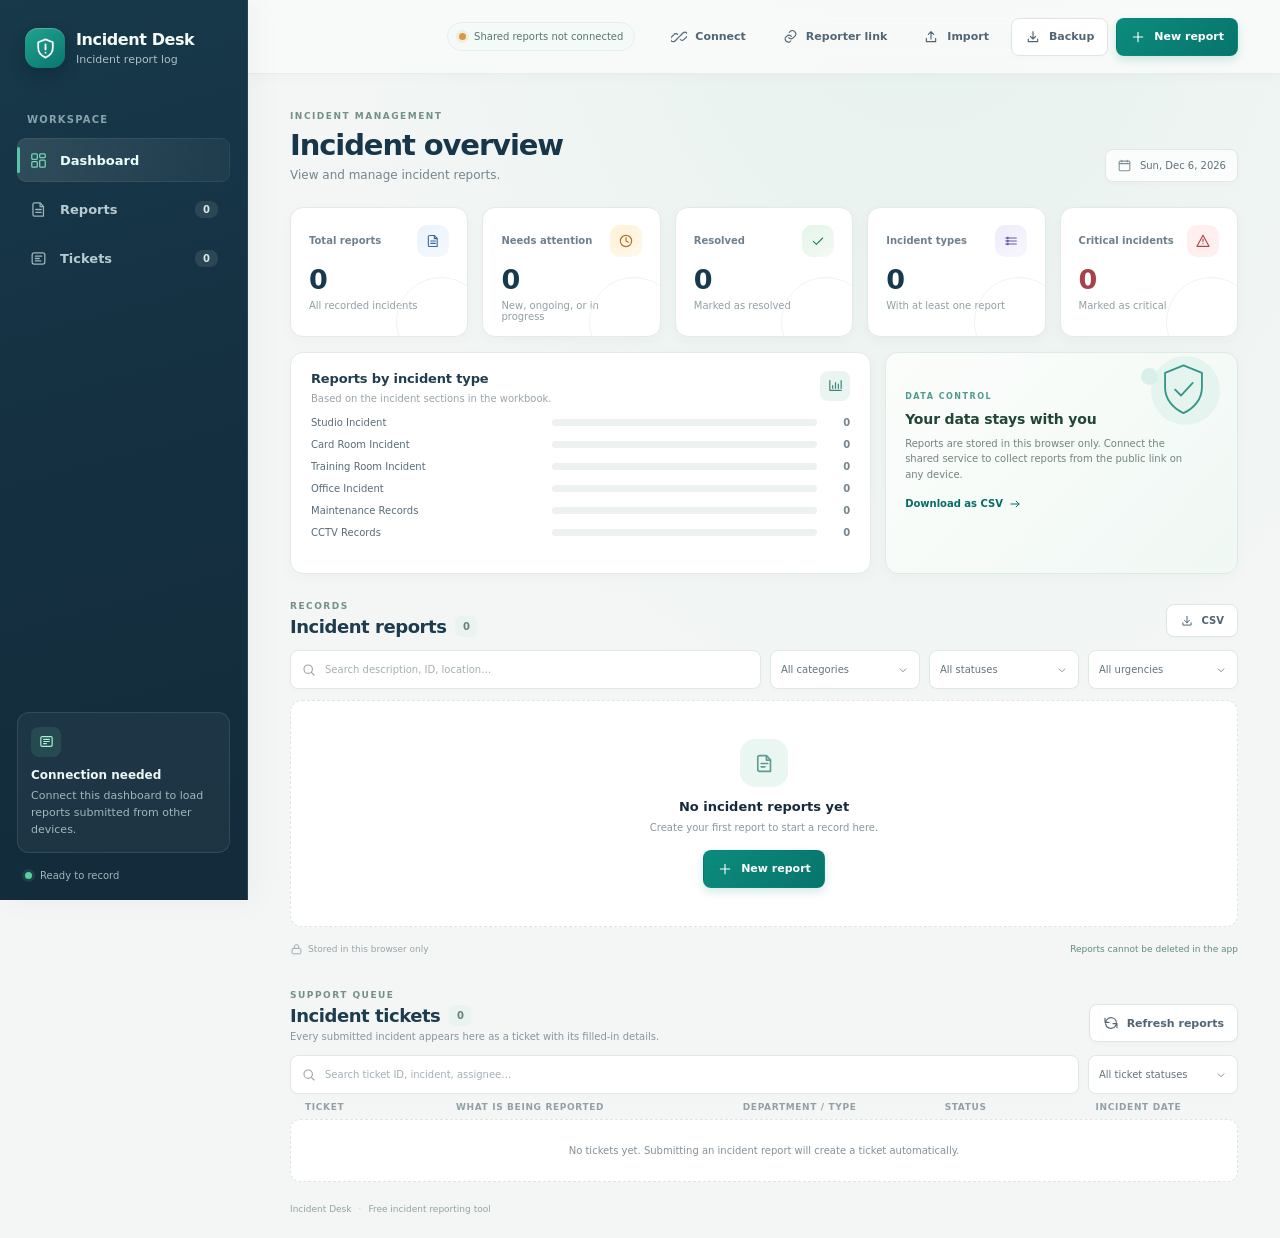
==== commit 7763c69d: "Refresh connected site assets Add asset version tags so browsers load the newly published shared-sto" ====
--- a/index.html
+++ b/index.html
@@ -7,9 +7,9 @@
     <meta name="description" content="A free incident report log with an optional shared dashboard." />
     <title>Incident Desk | Incident report</title>
     <link rel="stylesheet" href="styles.css" />
-    <script src="config.js"></script>
-    <script src="sync.js" defer></script>
-    <script src="app.js" defer></script>
+    <script src="config.js?v=20261101-1"></script>
+    <script src="sync.js?v=20261101-1" defer></script>
+    <script src="app.js?v=20261101-1" defer></script>
   </head>
   <body>
     <div class="app-shell">
@@ -163,7 +163,8 @@
           <label class="form-field" for="category"><span>Incident type <i>*</i></span><select id="category" name="category" required></select><small>From the Book1 incident template.</small></label>
           <label class="form-field" for="department"><span>Department</span><select id="department" name="department"><option value="">Select a department</option><option value="CCTV">CCTV</option><option value="HR">HR</option><option value="ADMIN">ADMIN</option><option value="STUDIO">STUDIO</option><option value="CARD">CARD</option></select></label>
           <label class="form-field" for="incidentDate"><span>Incident date <i>*</i></span><input id="incidentDate" name="incidentDate" type="date" required /></label>
-          <label class="form-field" for="status"><span>Status</span><select id="status" name="status"><option value="New">New</option><option value="Ongoing">Ongoing</option><option value="In Progress">In Progress</option><option value="Resolved">Resolved</option><option value="Closed">Closed</option></select></label>
+          <label class="form-field" for="status"><span>Status / progress</span><select id="status" name="status"><option value="New">New</option><option value="Ongoing">Ongoing</option><option value="In Progress">In Progress</option><option value="Resolved">Resolved</option><option value="Closed">Closed</option></select></label>
+          <label class="form-field" for="assignedTo"><span>Handled by (IT)</span><input id="assignedTo" name="assignedTo" type="text" maxlength="100" placeholder="Name of IT staff member" /></label>
           <label class="form-field" for="severity"><span>Urgency</span><select id="severity" name="severity"><option value="Low">Low</option><option value="Medium" selected>Medium</option><option value="High">High</option><option value="Critical">Critical</option></select></label>
           <label class="form-field" for="startTime"><span>Start time</span><input id="startTime" name="startTime" type="time" /></label>
           <label class="form-field" for="endTime"><span>End time</span><input id="endTime" name="endTime" type="time" /></label>
@@ -199,8 +200,8 @@
         <div class="ticket-detail-grid" id="ticketDetails"></div>
         <div class="ticket-photo-gallery" id="ticketPhotoGallery"></div>
         <div class="ticket-edit-grid">
-          <label class="form-field" for="ticketDetailStatus"><span>Ticket status</span><select id="ticketDetailStatus"><option value="New">New</option><option value="Ongoing">Ongoing</option><option value="In Progress">In Progress</option><option value="Resolved">Resolved</option><option value="Closed">Closed</option></select></label>
-          <label class="form-field" for="ticketAssignee"><span>Assigned to</span><input id="ticketAssignee" type="text" maxlength="100" placeholder="Add an owner" /></label>
+          <label class="form-field" for="ticketDetailStatus"><span>Status / progress</span><select id="ticketDetailStatus"><option value="New">New</option><option value="Ongoing">Ongoing</option><option value="In Progress">In Progress</option><option value="Resolved">Resolved</option><option value="Closed">Closed</option></select></label>
+          <label class="form-field" for="ticketAssignee"><span>Handled by (IT)</span><input id="ticketAssignee" type="text" maxlength="100" placeholder="Name of IT staff member" /></label>
           <label class="form-field field-full" for="ticketNotes"><span>Ticket notes / updates</span><textarea id="ticketNotes" rows="3" maxlength="2000" placeholder="Add follow-up notes or work updates"></textarea></label>
         </div>
         <div class="ticket-dialog-actions"><button class="button button-quiet" id="editSourceIncident" type="button">Edit incident details</button><button class="button button-primary" id="saveTicket" type="button">Save ticket updates</button></div>
--- a/styles.css
+++ b/styles.css
@@ -294,7 +294,9 @@
 .ticket-row:hover { transform: translateY(-1px); border-color: #cfe2db; box-shadow: 0 6px 17px #18394b0a; }
 .ticket-number { color: #167b6e; font-size: 10px; font-weight: 800; white-space: nowrap; }
 .ticket-incident { overflow: hidden; color: #253f4f; font-size: 10px; font-weight: 700; text-overflow: ellipsis; white-space: nowrap; }
-.ticket-category { overflow: hidden; color: #71848b; font-size: 9px; text-overflow: ellipsis; white-space: nowrap; }
+.ticket-category { display: grid; min-width: 0; gap: 4px; overflow: hidden; color: #71848b; font-size: 9px; }
+.ticket-category-summary, .ticket-handler { overflow: hidden; text-overflow: ellipsis; white-space: nowrap; }
+.ticket-handler { color: #52786f; font-size: 8px; font-weight: 700; }
 .ticket-row .status-badge { justify-self: start; }
 .ticket-created { color: #87969c; font-size: 9px; white-space: nowrap; }
 .ticket-row.ticket-critical { border-left: 3px solid #c35660; }
